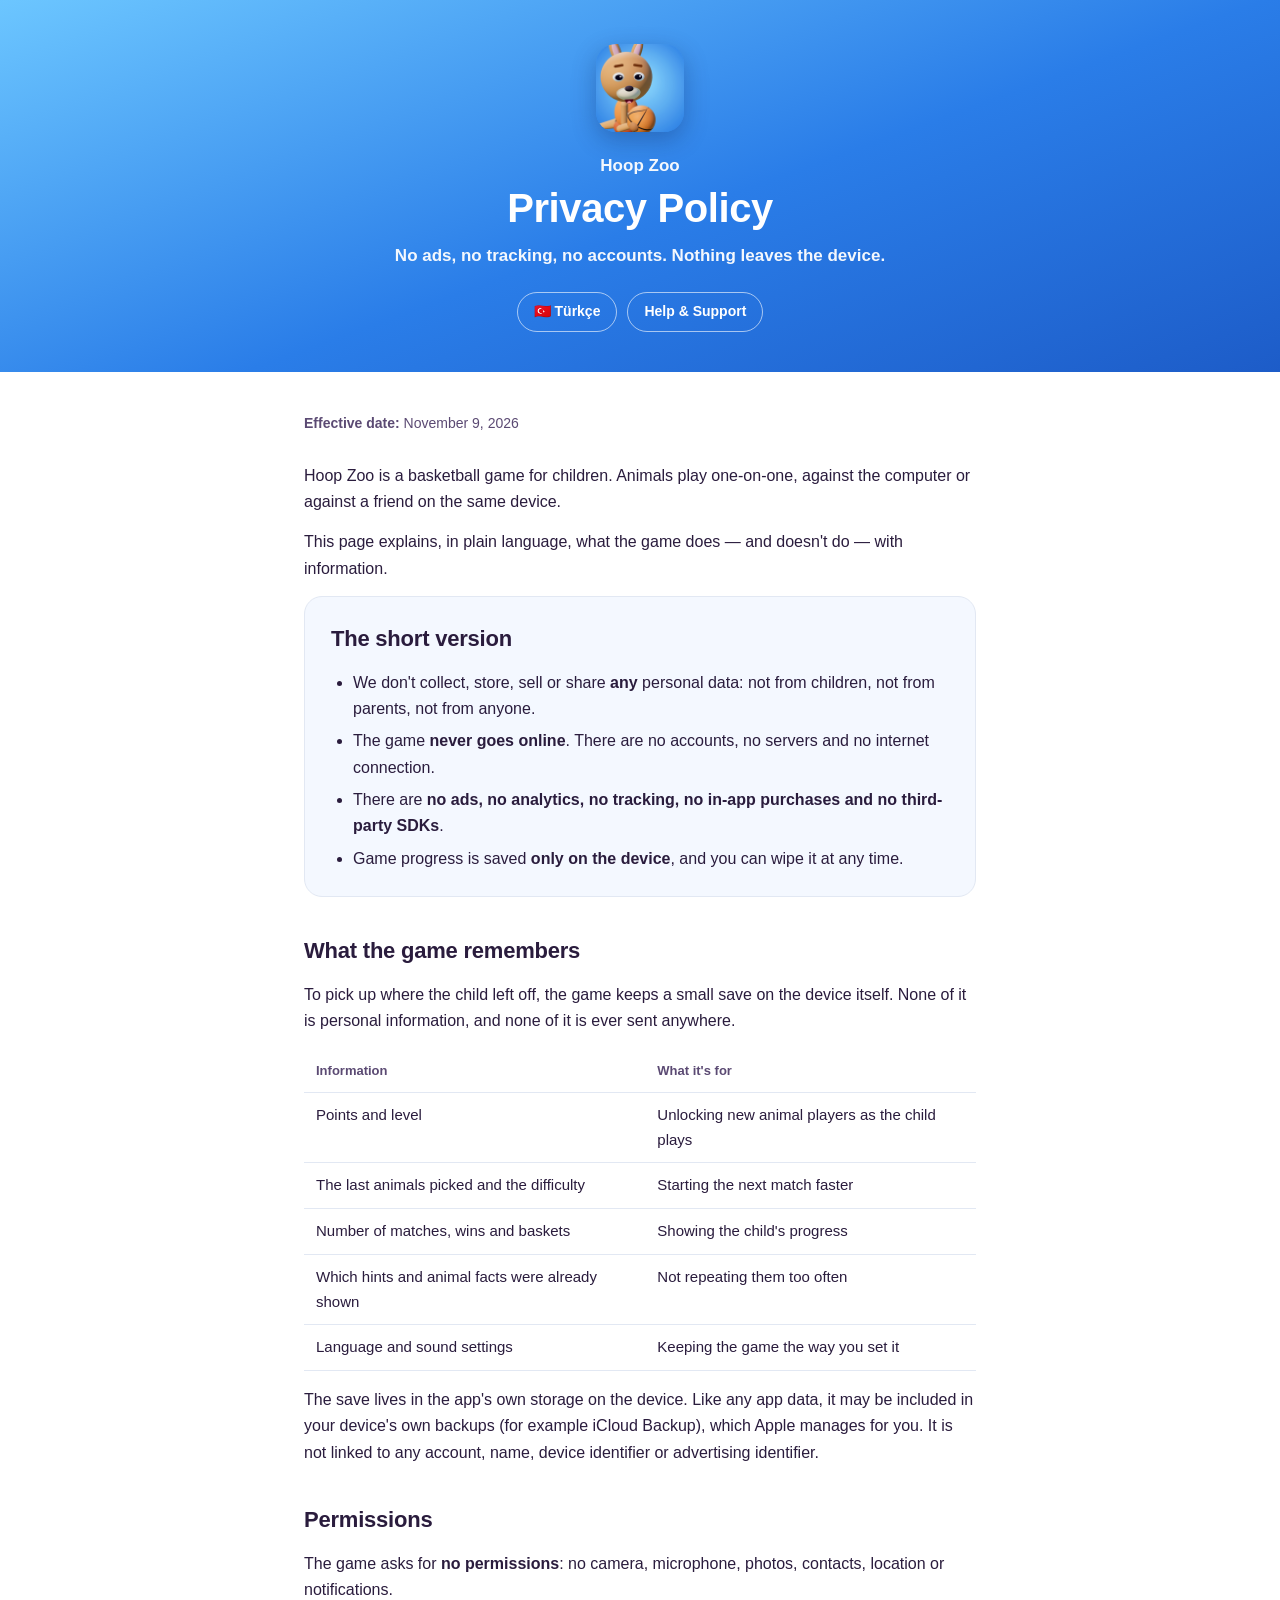
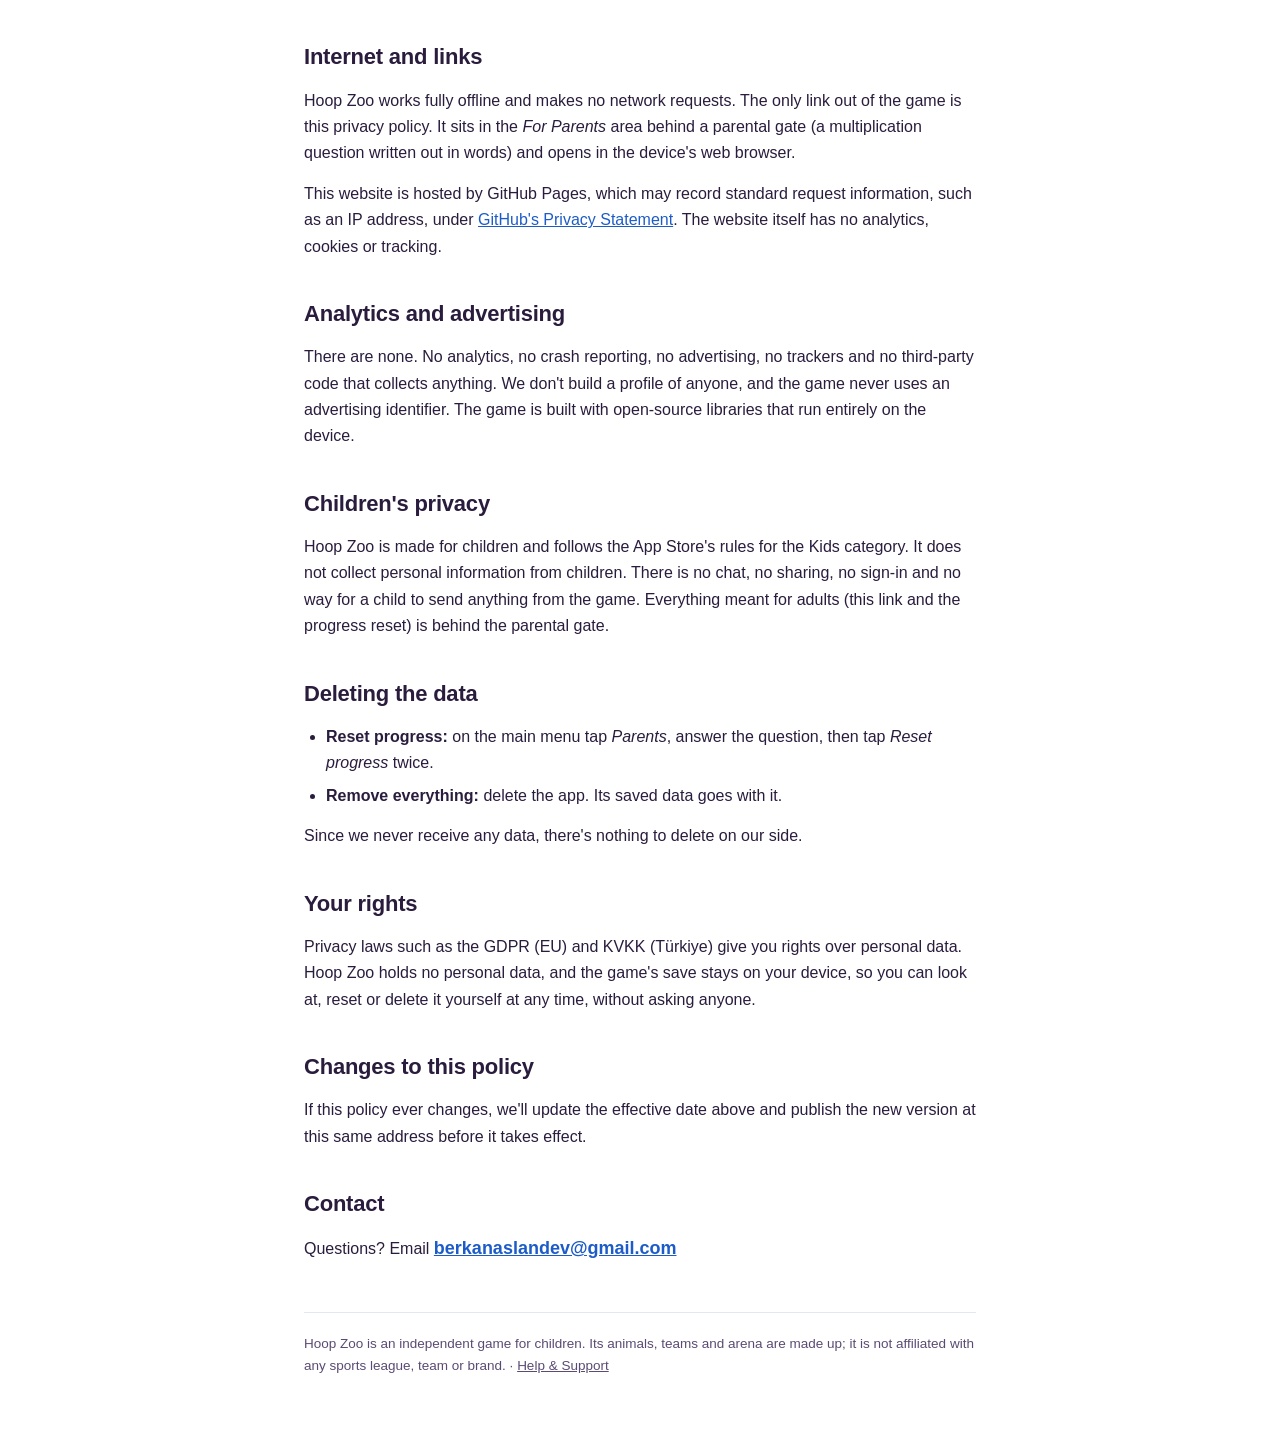
==== index.html @ 261db29c "Hoop Zoo website: privacy policy and support pages in English and Turkish Served from the hoop-zoo G" ====
<!DOCTYPE html>
<html lang="en">
<head>
<meta charset="UTF-8">
<meta name="viewport" content="width=device-width, initial-scale=1.0">
<title>Privacy Policy — Hoop Zoo</title>
<meta name="description" content="Hoop Zoo privacy policy. A basketball game for kids that collects nothing: no ads, no tracking, no accounts and no internet connection.">
<link rel="alternate" hreflang="tr" href="https://hoop-zoo.github.io/gizlilik-politikasi/">
<link rel="icon" type="image/png" href="favicon.png">
<link rel="apple-touch-icon" href="apple-touch-icon.png">
<link rel="stylesheet" href="site.css">
</head>
<body>

<div class="hero">
  <img src="apple-touch-icon.png" alt="">
  <div class="brand">Hoop Zoo</div>
  <h1>Privacy Policy</h1>
  <div class="motto">No ads, no tracking, no accounts. Nothing leaves the device.</div>
  <nav><a href="gizlilik-politikasi/" lang="tr">🇹🇷 Türkçe</a><a href="support/">Help &amp; Support</a></nav>
</div>

<main>
  <p class="effective"><strong>Effective date:</strong> November 9, 2026</p>

  <p>Hoop Zoo is a basketball game for children. Animals play one-on-one, against the
  computer or against a friend on the same device.</p>

  <p>This page explains, in plain language, what the game does — and doesn't do — with
  information.</p>

  <div class="summary">
    <h2>The short version</h2>
    <ul>
      <li>We don't collect, store, sell or share <strong>any</strong> personal data: not from
      children, not from parents, not from anyone.</li>
      <li>The game <strong>never goes online</strong>. There are no accounts, no servers and no
      internet connection.</li>
      <li>There are <strong>no ads, no analytics, no tracking, no in-app purchases and no
      third-party SDKs</strong>.</li>
      <li>Game progress is saved <strong>only on the device</strong>, and you can wipe it at any time.</li>
    </ul>
  </div>

  <h2>What the game remembers</h2>
  <p>To pick up where the child left off, the game keeps a small save on the device itself.
  None of it is personal information, and none of it is ever sent anywhere.</p>

  <table>
    <tr><th>Information</th><th>What it's for</th></tr>
    <tr><td>Points and level</td><td>Unlocking new animal players as the child plays</td></tr>
    <tr><td>The last animals picked and the difficulty</td><td>Starting the next match faster</td></tr>
    <tr><td>Number of matches, wins and baskets</td><td>Showing the child's progress</td></tr>
    <tr><td>Which hints and animal facts were already shown</td><td>Not repeating them too often</td></tr>
    <tr><td>Language and sound settings</td><td>Keeping the game the way you set it</td></tr>
  </table>

  <p>The save lives in the app's own storage on the device. Like any app data, it may be
  included in your device's own backups (for example iCloud Backup), which Apple manages for
  you. It is not linked to any account, name, device identifier or advertising identifier.</p>

  <h2>Permissions</h2>
  <p>The game asks for <strong>no permissions</strong>: no camera, microphone, photos,
  contacts, location or notifications.</p>

  <h2>Internet and links</h2>
  <p>Hoop Zoo works fully offline and makes no network requests. The only link out of the
  game is this privacy policy. It sits in the <em>For Parents</em> area behind a parental
  gate (a multiplication question written out in words) and opens in the device's web
  browser.</p>
  <p>This website is hosted by GitHub Pages, which may record standard request information,
  such as an IP address, under
  <a href="https://docs.github.com/en/site-policy/privacy-policies/github-general-privacy-statement">GitHub's Privacy Statement</a>.
  The website itself has no analytics, cookies or tracking.</p>

  <h2>Analytics and advertising</h2>
  <p>There are none. No analytics, no crash reporting, no advertising, no trackers and no
  third-party code that collects anything. We don't build a profile of anyone, and the game
  never uses an advertising identifier. The game is built with open-source libraries that
  run entirely on the device.</p>

  <h2>Children's privacy</h2>
  <p>Hoop Zoo is made for children and follows the App Store's rules for the Kids category.
  It does not collect personal information from children. There is no chat, no sharing, no
  sign-in and no way for a child to send anything from the game. Everything meant for
  adults (this link and the progress reset) is behind the parental gate.</p>

  <h2>Deleting the data</h2>
  <ul>
    <li><strong>Reset progress:</strong> on the main menu tap <em>Parents</em>, answer the
    question, then tap <em>Reset progress</em> twice.</li>
    <li><strong>Remove everything:</strong> delete the app. Its saved data goes with it.</li>
  </ul>
  <p>Since we never receive any data, there's nothing to delete on our side.</p>

  <h2>Your rights</h2>
  <p>Privacy laws such as the GDPR (EU) and KVKK (Türkiye) give you rights over personal
  data. Hoop Zoo holds no personal data, and the game's save stays on your device, so you can
  look at, reset or delete it yourself at any time, without asking anyone.</p>

  <h2>Changes to this policy</h2>
  <p>If this policy ever changes, we'll update the effective date above and publish the new
  version at this same address before it takes effect.</p>

  <h2>Contact</h2>
  <p>Questions? Email
  <a class="mail" href="mailto:berkanaslandev@gmail.com">berkanaslandev@gmail.com</a></p>

  <footer>
    Hoop Zoo is an independent game for children. Its animals, teams and arena are made up;
    it is not affiliated with any sports league, team or brand.
    · <a href="support/">Help &amp; Support</a>
  </footer>
</main>

</body>
</html>
---- site.css ----
/* Hoop Zoo website: privacy policy and support pages (TR + EN). System fonts only, no trackers. */
:root {
  --ink: #2a1c3d;
  --muted: #5b4a73;
  --bg: #ffffff;
  --card: #f4f8ff;
  --border: #e2e8f3;
  --link: #1d5cc8;
  --ball: #e8601c;
}

@media (prefers-color-scheme: dark) {
  :root {
    --ink: #f3f1f8;
    --muted: #b9b0c9;
    --bg: #12101a;
    --card: #1d1a28;
    --border: #322d44;
    --link: #8cc4ff;
    --ball: #ff9a5c;
  }
}

* {
  box-sizing: border-box;
  margin: 0;
  padding: 0;
}

body {
  font-family: ui-rounded, 'SF Pro Rounded', -apple-system, BlinkMacSystemFont, 'Segoe UI', Roboto, sans-serif;
  color: var(--ink);
  background: var(--bg);
  line-height: 1.65;
  -webkit-font-smoothing: antialiased;
}

.hero {
  background: linear-gradient(160deg, #6cc6ff 0%, #2a7de8 55%, #1d5cc8 100%);
  color: #fff;
  padding: 44px 24px 40px;
  text-align: center;
}

.hero img {
  width: 88px;
  height: 88px;
  border-radius: 20px;
  box-shadow: 0 8px 24px rgba(10, 30, 80, 0.3);
}

.hero .brand {
  margin: 12px 0 4px;
  font-size: 17px;
  font-weight: 800;
  opacity: 0.95;
}

.hero h1 {
  font-size: clamp(28px, 6vw, 40px);
  font-weight: 900;
  letter-spacing: -0.01em;
  line-height: 1.2;
}

.hero .motto {
  margin-top: 10px;
  font-size: 17px;
  font-weight: 600;
  opacity: 0.95;
}

.hero nav {
  margin-top: 22px;
  display: flex;
  flex-wrap: wrap;
  gap: 10px;
  justify-content: center;
}

.hero nav a {
  color: #fff;
  text-decoration: none;
  border: 1.5px solid rgba(255, 255, 255, 0.6);
  border-radius: 999px;
  padding: 7px 16px;
  font-size: 14px;
  font-weight: 700;
}

.hero nav a:hover {
  background: rgba(255, 255, 255, 0.15);
}

main {
  max-width: 720px;
  margin: 0 auto;
  padding: 40px 24px 72px;
}

.effective {
  color: var(--muted);
  font-size: 14px;
  margin-bottom: 28px;
}

.summary {
  background: var(--card);
  border: 1px solid var(--border);
  border-radius: 18px;
  padding: 24px 26px 10px;
  margin: 8px 0 32px;
}

.summary h2 {
  margin-top: 0;
}

h2 {
  font-size: 22px;
  font-weight: 800;
  letter-spacing: -0.01em;
  margin: 36px 0 12px;
}

p {
  margin-bottom: 14px;
}

ul,
ol {
  margin: 0 0 14px 22px;
}

li {
  margin-bottom: 6px;
}

strong {
  font-weight: 750;
}

table {
  width: 100%;
  border-collapse: collapse;
  font-size: 15px;
  margin: 16px 0;
}

th,
td {
  text-align: left;
  padding: 10px 12px;
  border-bottom: 1px solid var(--border);
  vertical-align: top;
}

th {
  font-weight: 700;
  color: var(--muted);
  font-size: 13px;
}

a {
  color: var(--link);
}

.mail {
  font-size: 18px;
  font-weight: 800;
}

footer {
  border-top: 1px solid var(--border);
  margin-top: 48px;
  padding-top: 20px;
  color: var(--muted);
  font-size: 13.5px;
}

footer a {
  color: inherit;
}
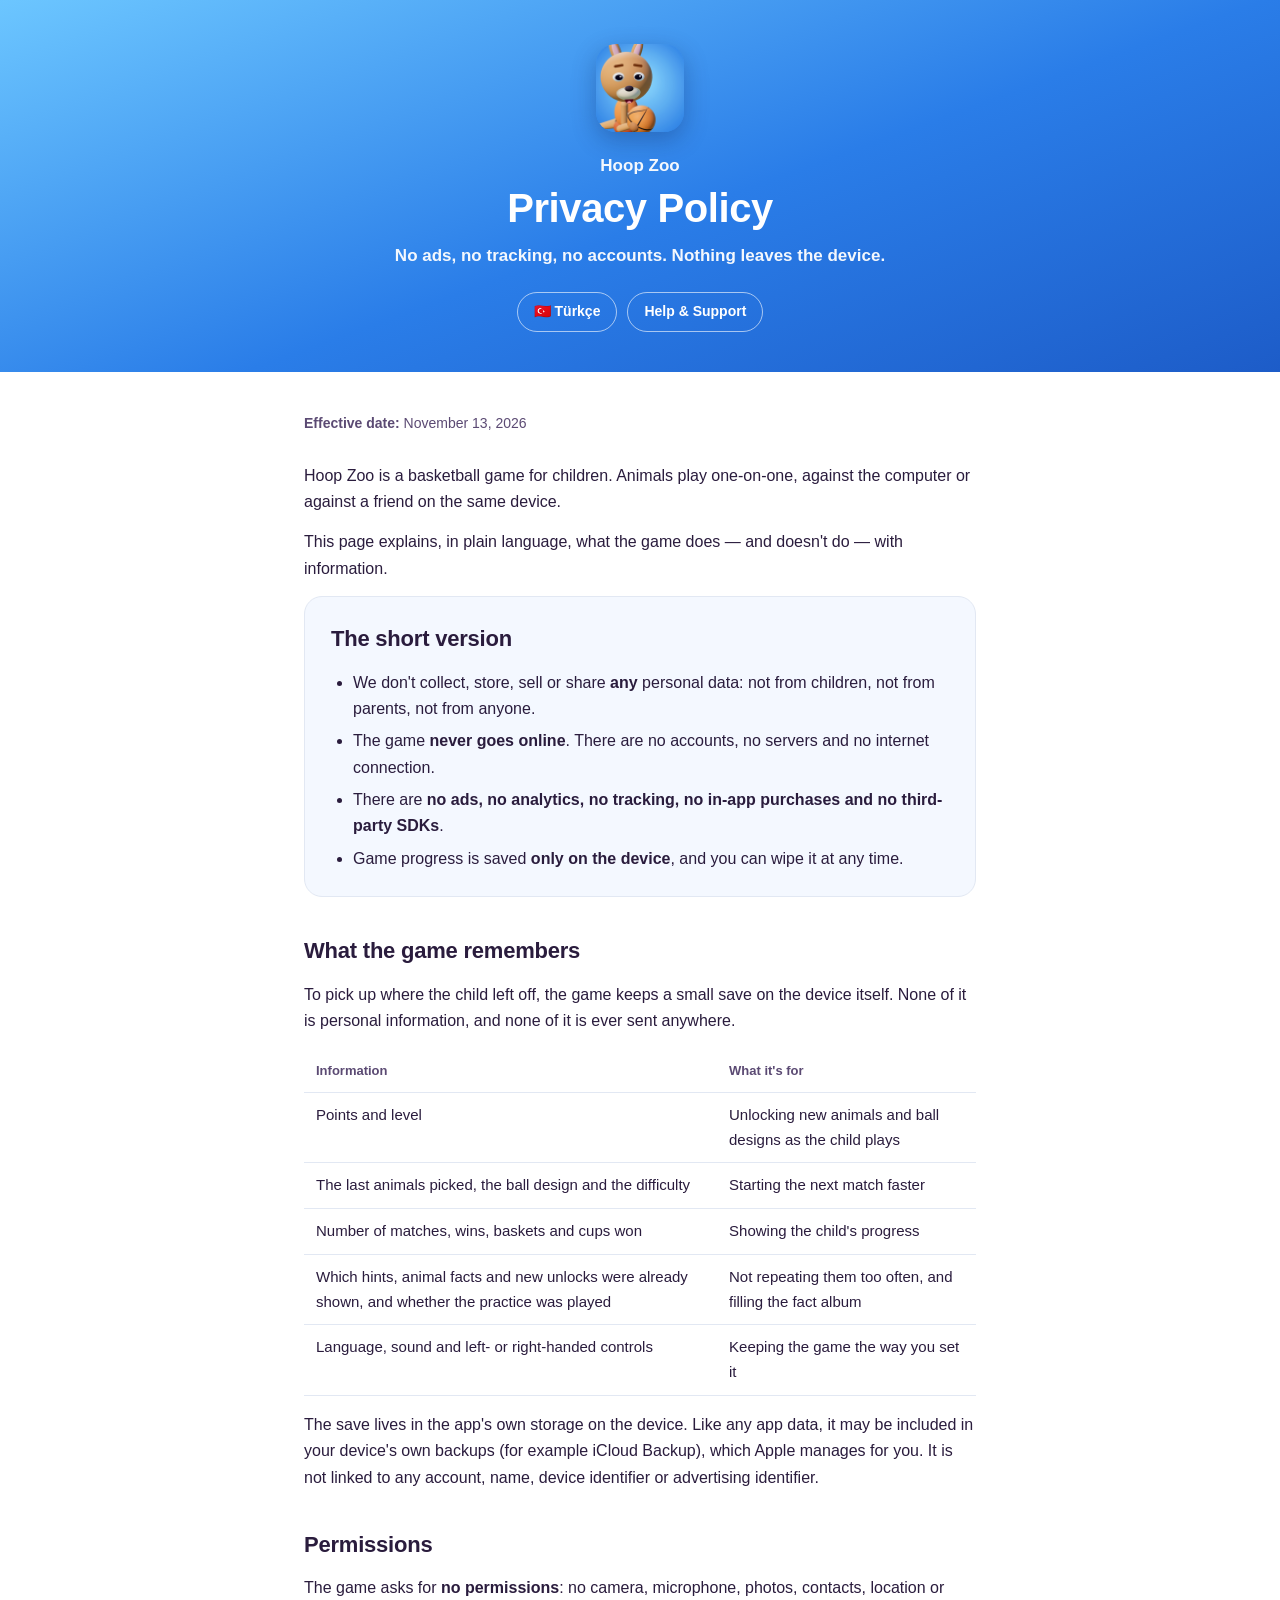
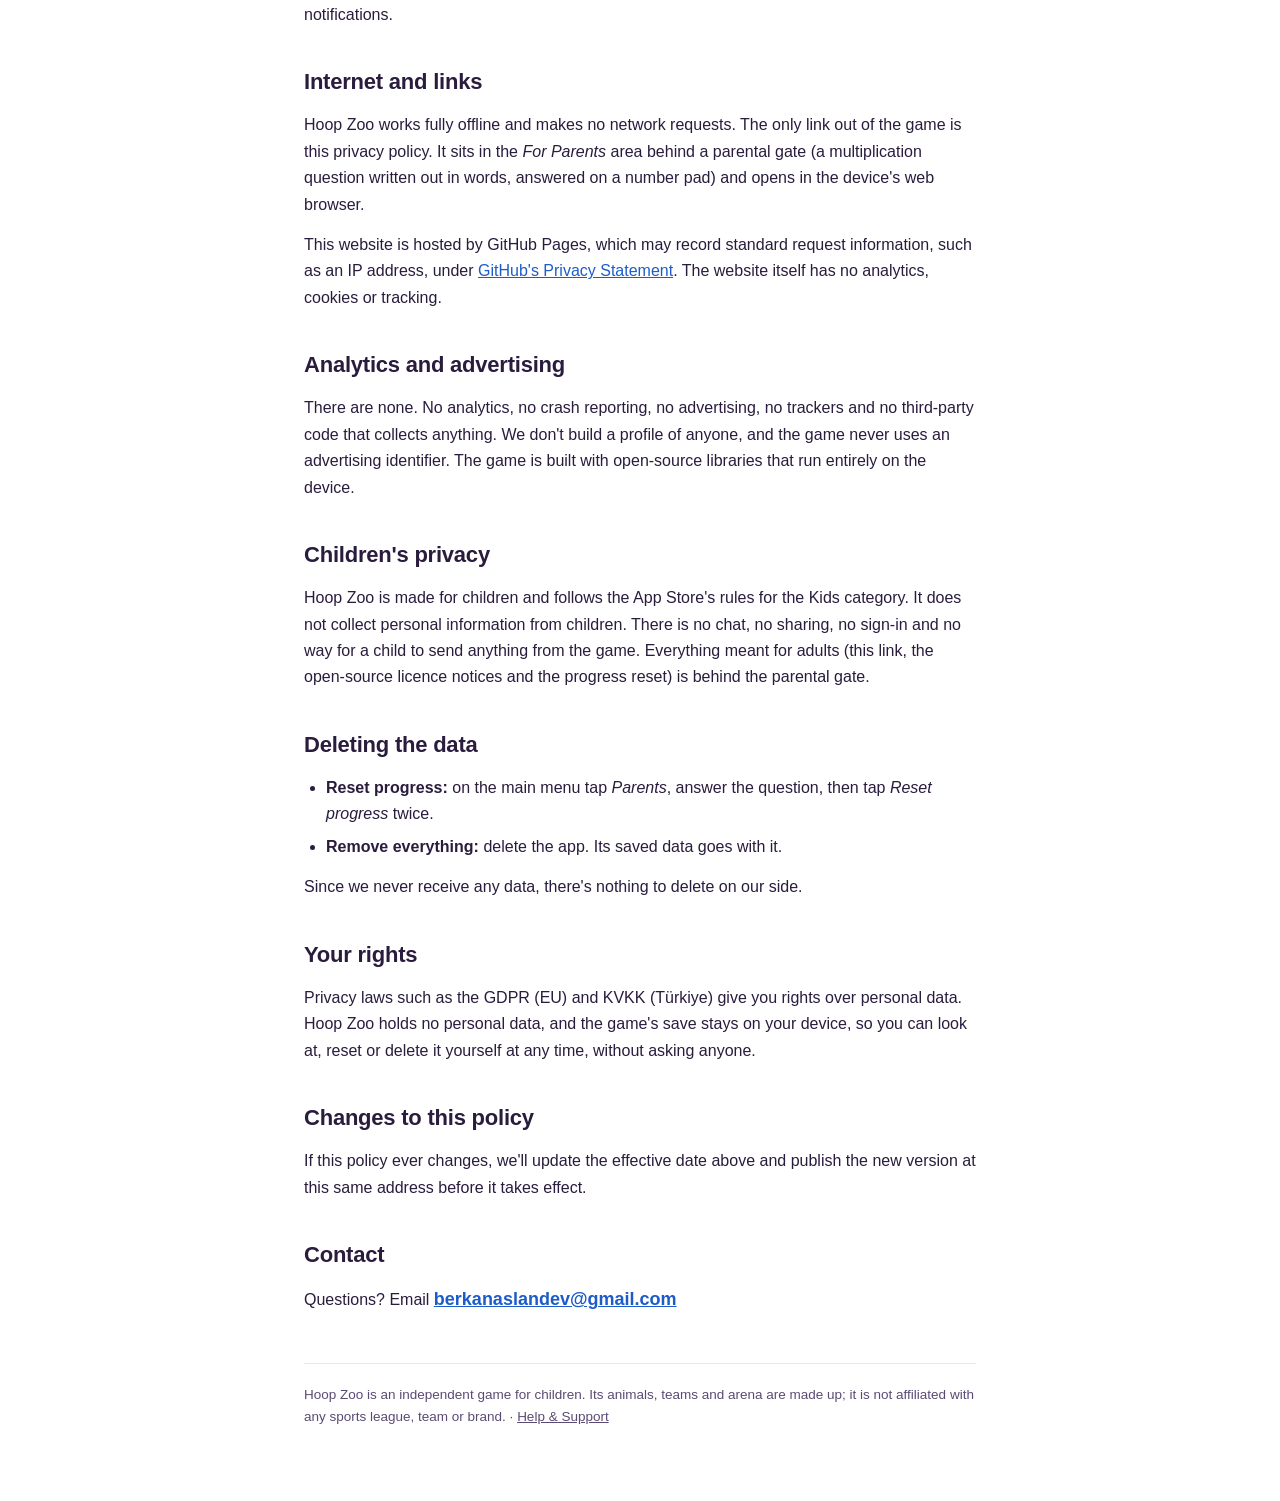
==== commit b7653a75: "Describe the game as it now is: cup, album, ball designs, left-handed controls, iPad, the typed pare" ====
--- a/index.html
+++ b/index.html
@@ -21,7 +21,7 @@
 </div>
 
 <main>
-  <p class="effective"><strong>Effective date:</strong> November 9, 2026</p>
+  <p class="effective"><strong>Effective date:</strong> November 13, 2026</p>
 
   <p>Hoop Zoo is a basketball game for children. Animals play one-on-one, against the
   computer or against a friend on the same device.</p>
@@ -48,11 +48,11 @@
 
   <table>
     <tr><th>Information</th><th>What it's for</th></tr>
-    <tr><td>Points and level</td><td>Unlocking new animal players as the child plays</td></tr>
-    <tr><td>The last animals picked and the difficulty</td><td>Starting the next match faster</td></tr>
-    <tr><td>Number of matches, wins and baskets</td><td>Showing the child's progress</td></tr>
-    <tr><td>Which hints and animal facts were already shown</td><td>Not repeating them too often</td></tr>
-    <tr><td>Language and sound settings</td><td>Keeping the game the way you set it</td></tr>
+    <tr><td>Points and level</td><td>Unlocking new animals and ball designs as the child plays</td></tr>
+    <tr><td>The last animals picked, the ball design and the difficulty</td><td>Starting the next match faster</td></tr>
+    <tr><td>Number of matches, wins, baskets and cups won</td><td>Showing the child's progress</td></tr>
+    <tr><td>Which hints, animal facts and new unlocks were already shown, and whether the practice was played</td><td>Not repeating them too often, and filling the fact album</td></tr>
+    <tr><td>Language, sound and left- or right-handed controls</td><td>Keeping the game the way you set it</td></tr>
   </table>
 
   <p>The save lives in the app's own storage on the device. Like any app data, it may be
@@ -66,7 +66,7 @@
   <h2>Internet and links</h2>
   <p>Hoop Zoo works fully offline and makes no network requests. The only link out of the
   game is this privacy policy. It sits in the <em>For Parents</em> area behind a parental
-  gate (a multiplication question written out in words) and opens in the device's web
+  gate (a multiplication question written out in words, answered on a number pad) and opens in the device's web
   browser.</p>
   <p>This website is hosted by GitHub Pages, which may record standard request information,
   such as an IP address, under
@@ -83,7 +83,8 @@
   <p>Hoop Zoo is made for children and follows the App Store's rules for the Kids category.
   It does not collect personal information from children. There is no chat, no sharing, no
   sign-in and no way for a child to send anything from the game. Everything meant for
-  adults (this link and the progress reset) is behind the parental gate.</p>
+  adults (this link, the open-source licence notices and the progress reset) is behind the
+  parental gate.</p>
 
   <h2>Deleting the data</h2>
   <ul>
